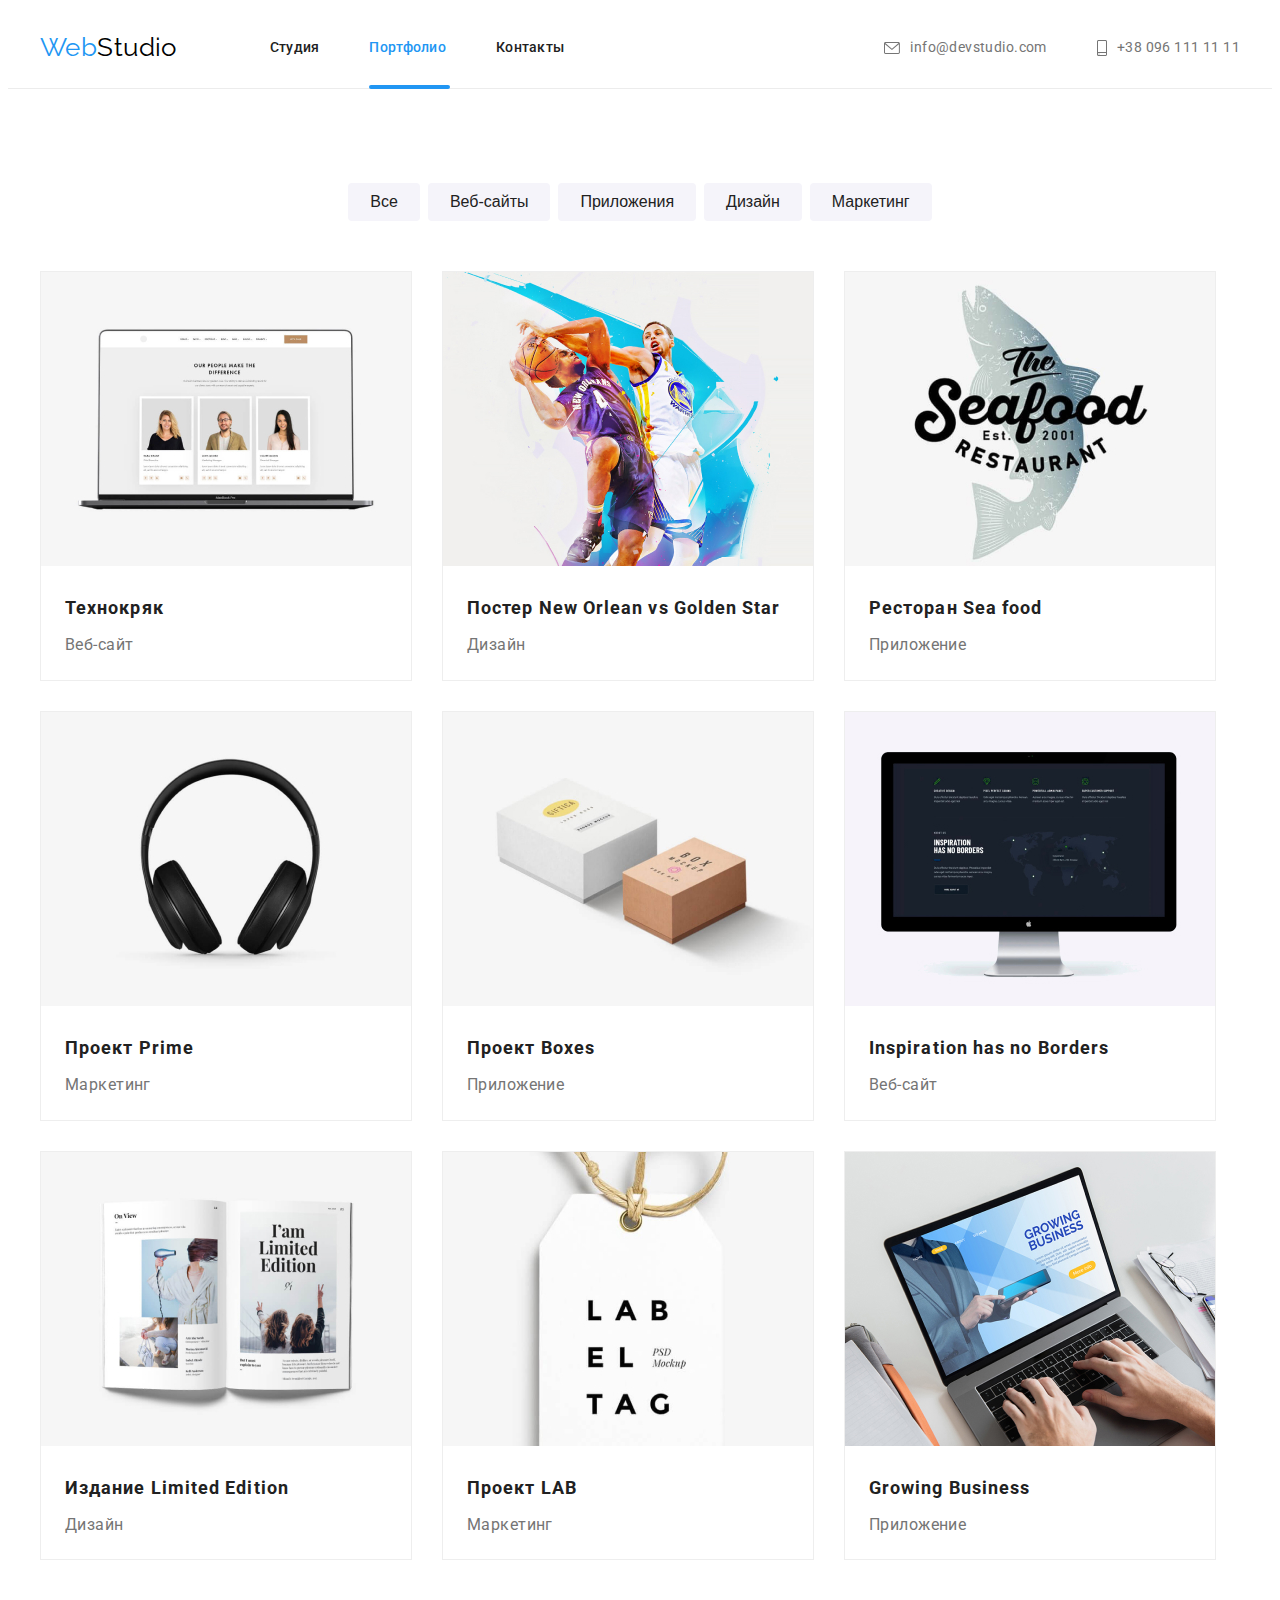
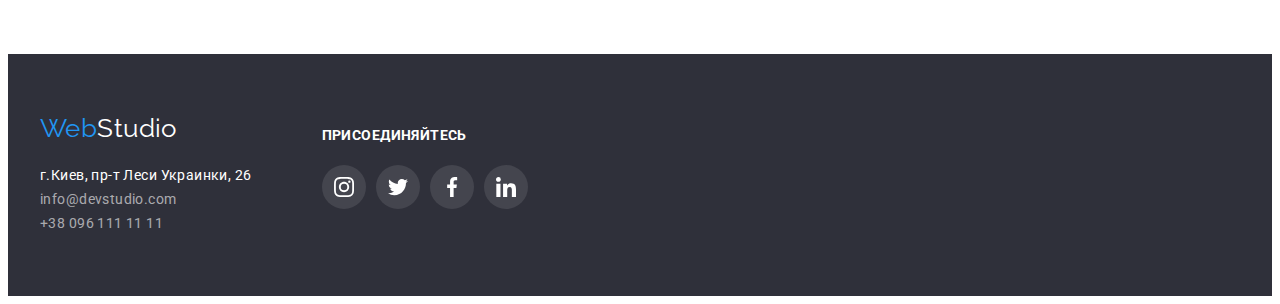
==== portfolio.html @ 11edaca5 "домашка 5" ====
<!DOCTYPE html>
<html lang="en">
<head>
  <meta charset="UTF-8">
  <meta http-equiv="X-UA-Compatible" content="IE=edge">
  <meta name="viewport" content="width=device-width, initial-scale=1.0">
  <title>Портфолио</title>
    <link rel="stylesheet" href="https://cdnjs.cloudflare.com/ajax/libs/modern-normalize/1.1.0/modern-normalize.min.css"
      integrity="sha512-wpPYUAdjBVSE4KJnH1VR1HeZfpl1ub8YT/NKx4PuQ5NmX2tKuGu6U/JRp5y+Y8XG2tV+wKQpNHVUX03MfMFn9Q=="
      crossorigin="anonymous" referrerpolicy="no-referrer" />
    
    <link rel="preconnect" href="https://fonts.googleapis.com">
    <link rel="preconnect" href="https://fonts.gstatic.com" crossorigin>
    <link href="https://fonts.googleapis.com/css2?family=Raleway:wght@700&family=Roboto:wght@400;500;700;900&display=swap"
      rel="stylesheet">
    <link rel="stylesheet" href="./css/styles.css">
</head>
<body>
  <header class="header">
    <div class="header-list container">
      <a class="logo link" href="./index.html"> <span class="accent">Web</span>Studio</a>
      <nav class="nav-header">
        <ul class="nav-list list">
          <li class="nav-item"><a class="nav-link link" href="./index.html">Студия</a></li>
          <li class="nav-item"><a class="nav-link link current" href="./portfolio.html">Портфолио</a></li>
          <li class="nav-item"><a class="nav-link link" href="">Контакты</a></li>
        </ul>
      </nav>
  
      <ul class="address-list list">
        <li class="address-item">
          <a class="address-link link header-link" href="mailto:info@devstudio.com">
            <svg class="icon-address" width="16" height="12">
              <use href="./images/icons.svg#icon-envelope"></use>
            </svg>
            info@devstudio.com</a>
        </li>
        <li class="address-item">
          <a class="address-link link header-link" href="tel:+380961111111">
            <svg class="icon-address" width="10" height="16">
              <use href="./images/icons.svg#icon-smartphone"></use>
            </svg>
            +38 096 111 11 11</a>
        </li>
      </ul>
  
    </div>
  
  
  </header>
  <main>
    <!-- Наши проэкты -->
    <section class="project section">
      <div class="container">
        <h1 class="project-title hidden">Наши проекты</h1>
        <ul class="project-list-button list">
          <li class="project-item-button"><button class="project-button button" type="button">Все</button></li>
          <li class="project-item-button"><button class="project-button button" type="button">Веб-сайты</button></li>
          <li class="project-item-button"><button class="project-button button" type="button">Приложения</button></li>
          <li class="project-item-button"><button class="project-button button" type="button">Дизайн</button></li>
          <li class="project-item-button"><button class="project-button button" type="button">Маркетинг</button></li>
        </ul>
        <ul class="project-list-card list">
          <li class="project-item-card">
            <a href="" class="project-link link">
              <img src="./images/progect1.jpg" alt="Ноутбук" width="370" height="294">
              <h2 class="project-title">Технокряк</h2>
              <p class="project-text">Веб-сайт</p>
            </a>
          </li>
          <li class="project-item-card">
            <a href="" class="project-link link">
              <img src="./images/project2.jpg" alt="Два баскетболиста на матче" width="370" height="294">
              <h2 class="project-title">Постер New Orlean vs Golden Star</h2>
              <p class="project-text">Дизайн</p>
            </a>
          </li>
          <li class="project-item-card">
            <a href="" class="project-link link">
              <img src="./images/project3.jpg" alt="Лого рыбного ресторана" width="370" height="294">
              <h2 class="project-title">Ресторан Sea food</h2>
              <p class="project-text">Приложение</p>
            </a>
          </li>
          <li class="project-item-card">
            <a href="" class="project-link link">
              <img src="./images/project4.jpg" alt="Наушники" width="370" height="294">
              <h2 class="project-title">Проект Prime</h2>
              <p class="project-text">Маркетинг</p>
            </a>
          </li>
          <li class="project-item-card">
            <a href="" class="project-link link">
              <img src="./images/project5.jpg" alt="Картонные посылки" width="370" height="294">
              <h2 class="project-title">Проект Boxes</h2>
              <p class="project-text">Приложение</p>
            </a>
          </li>
          <li class="project-item-card">
            <a href="" class="project-link link">
              <img src="./images/project6.jpg" alt="Экран монитора" width="370" height="294">
              <h2 class="project-title">Inspiration has no Borders</h2>
              <p class="project-text">Веб-сайт</p>
            </a>
          </li>
          <li class="project-item-card">
            <a href="" class="project-link link">
              <img src="./images/project7.jpg" alt="Книга" width="370" height="294">
              <h2 class="project-title">Издание Limited Edition</h2>
              <p class="project-text">Дизайн</p>
            </a>
          </li>
          <li class="project-item-card">
            <a href="" class="project-link link">
              <img src="./images/project8.jpg" alt="Лейбл" width="370" height="294">
              <h2 class="project-title">Проект LAB</h2>
              <p class="project-text">Маркетинг</p>
            </a>
          </li>
          <li class="project-item-card">
            <a href="" class="project-link link">
              <img src="./images/project9.jpg" alt="Работник за ноутбуком" width="370" height="294">
              <h2 class="project-title">Growing Business</h2>
              <p class="project-text">Приложение</p>
            </a>
          </li>
        </ul>
      </div>
    </section>
  </main>
<footer class="footer">
  <div class="container footer-flex">
    <div class="footer-address">
      <a class="footer-logo link" href="./index.html"> <span class="accent">Web</span>Studio</a>
      <address class="address-section">
        <p class="address-text">г.Киев, пр-т Леси Украинки, 26</p>
        <ul class="footer-list list">
          <li class="address-item"><a class="address-link link footer-link"
              href="mailto:info@devstudio.com">info@devstudio.com</a></li>
          <li class="address-item"><a class="address-link link footer-link" href="tel:+380961111111">+38 096 111 11
              11</a>
          </li>
        </ul>
    </div>
    <div class="footer-join">
      <p class="footer-join-text">Присоединяйтесь</p>
      <ul class="footer-join-list list">
        <li class="footer-join-item"><a class="join-link link" href="http://">
            <svg class="icon-join" width="20" height="20">
              <use href="./images/icons.svg#icon-instagram"></use>
            </svg></a></li>
        <li class="footer-join-item"><a class="join-link link" href="http://">
            <svg class="icon-join" width="20" height="20">
              <use href="./images/icons.svg#icon-twitter"></use>
            </svg></a></li>
        <li class="footer-join-item"><a class="join-link link" href="http://">
            <svg class="icon-join" width="20" height="20">
              <use href="./images/icons.svg#icon-facebook"></use>
            </svg></a></li>
        <li class="footer-join-item"><a class="join-link link" href="http://">
            <svg class="icon-join" width="20" height="20">
              <use href="./images/icons.svg#icon-linkedin"></use>
            </svg></a></li>
      </ul>
    </div>
    </address>
  </div>

</footer>

</body>
</html>
---- css/styles.css ----
:root {
  --primary-text-color: #757575;
  --title-text-color: #212121;
  --accent-color: #2196f3;
  --primary-white-color: #ffffff;
  --background-color: #2f303a;
  --secondary-bg-color: #f5f4fa;
  --primary-border-color: #ececec;
  --secondary-border-color: #eeeeee;
  --border-color-clients: #afb1b8;
  --bg-color-img: rgba(47, 48, 58, 0.8);

  --card-set-gap: 30px;

  --transition-timing-function: cubic-bezier(0.4, 0, 0.2, 1);
}

.accent {
  color: var(--accent-color);
}
.link {
  text-decoration: none;
}

.list {
  list-style: none;
}

body {
  color: var(--primary-text-color);
  background-color: var(--primary-white-color);

  font-family: 'Roboto', sans-serif;
  font-size: 14px;
  letter-spacing: 0.03em;
  line-height: 1.14;
}

h1,
h2,
h3,
h4,
h5,
h6,
p,
ul {
  margin: 0;
  padding: 0;
}

.container {
  width: 1200px;
  padding-left: 15px;
  padding-right: 15px;
  margin-left: auto;
  margin-right: auto;
  /* outline: 2px solid tomato; */
}

.section {
  padding-top: 94px;
  padding-bottom: 94px;
}

.link.current {
  color: var(--accent-color);
}

/* ------------Header---------- */
.header {
  border-bottom: 1px solid var(--primary-border-color);
}

.nav-header {
  font-weight: 500;
  letter-spacing: 0.02em;
}

.header-list {
  display: flex;
  align-items: center;
  height: 80px;
}

.nav-list {
  display: flex;
}

.nav-item {
  position: relative;
}

.nav-link.current::after {
  content: '';
  position: absolute;
  left: 0;
  bottom: -33px;
  background-color: var(--accent-color);
  border: 2px solid;
  border-radius: 2px;
  width: 100%;
}

.nav-item:not(:last-child) {
  margin-right: 50px;
}

.nav-link {
  transition: color 1000ms var(--transition-timing-function);

  color: var(--title-text-color);
}

.nav-link:hover,
.nav-link:focus {
  color: var(--accent-color);
}
.header-link {
  display: flex;
  align-items: center;
  color: var(--primary-text-color);
}

.address-item:not(:last-child) {
  margin-right: 50px;
}

.address-list {
  display: flex;
  margin-left: auto;
}

.address-link {
  transition: color 1000ms var(--transition-timing-function);
}

.address-link:focus,
.address-link:hover {
  color: var(--accent-color);
}

.icon-address {
  margin-right: 10px;
  fill: currentColor;
}

/* --------------LOGO ------------------ */

.logo {
  margin-right: 93px;

  color: #000000;

  font-family: 'Raleway', sans-serif;
  font-size: 26px;
}
/* <!-- Секция герой --> */

.hero-bg {
  padding-top: 200px;
  padding-bottom: 200px;
  text-align: center;
  max-width: 1600px;
  margin-left: auto;
  margin-right: auto;
  background-size: cover;
  background-image: linear-gradient(to top, rgba(47, 48, 58, 0.4), rgba(47, 48, 58, 0.4)),
    url('../images/hero-bg.jpg');
}

.hero-title {
  margin-bottom: var(--card-set-gap);

  color: var(--primary-white-color);

  font-weight: 900;
  font-size: 44px;
  line-height: 1.36;
  text-align: center;
  letter-spacing: 0.06em;
  text-transform: uppercase;
}
.hero-button {
  transition: background-color 1000ms var(--transition-timing-function);

  padding: 10px 32px;
  border-radius: 4px;

  color: var(--primary-white-color);
  background-color: var(--accent-color);

  font-family: 'Roboto', sans-serif;
  font-weight: bold;
  font-size: 16px;
  line-height: 1.87;
  letter-spacing: 0.06em;
}
.hero-button:hover,
.hero-button:focus {
  background-color: #188ce8;
}

/* Особенности */
.features-title.hidden {
  display: none;
}

.features-title {
  color: var(--title-text-color);

  text-transform: uppercase;
}

.features-list {
  display: flex;
}
.features-list .features-title {
  margin-bottom: 10px;
}

.features-list .text {
  color: var(--primary-text-color);

  line-height: 1.71;
}

.features-item:not(:last-child) {
  margin-right: var(--card-set-gap);
}

.features-icon-container {
  display: flex;
  justify-content: center;
  align-items: center;
  border-radius: 4px;
  margin-bottom: var(--card-set-gap);

  width: 270px;
  height: 120px;

  background-color: var(--secondary-bg-color);
}

/* Чем мы занимаемся */
.work-section {
  padding-top: 0;
}
.title {
  margin-bottom: 50px;

  text-align: center;
  color: var(--title-text-color);

  font-size: 36px;
  line-height: 1.67;
}
.work-list {
  display: flex;
}

.work-item {
  position: relative;
}

.work-item:not(:last-child) {
  margin-right: var(--card-set-gap);
}

.work-item-text {
  font-weight: 700;
  font-size: 14px;
  text-transform: uppercase;
  text-align: center;
  line-height: 1.14;

  color: var(--primary-white-color);
}
.work-text-div {
  position: absolute;
  bottom: 3px;
  padding-top: 27px;
  padding-bottom: 27px;
  width: 100%;

  background-color: var(--bg-color-img);
}

/* Наша команда */
.team {
  background-color: var(--secondary-bg-color);
}

.team-list {
  display: flex;
}
.team-item {
  text-align: center;
  border-radius: 0px 0px 4px 4px;
  background-color: var(--primary-white-color);
  padding-bottom: 30px;
  box-shadow: 0px 1px 3px rgba(0, 0, 0, 0.12), 0px 1px 1px rgba(0, 0, 0, 0.14),
    0px 2px 1px rgba(0, 0, 0, 0.2);
}

.team-item:not(:last-child) {
  margin-right: var(--card-set-gap);
}

.team-title {
  margin-top: var(--card-set-gap);
  margin-bottom: 10px;
  color: var(--title-text-color);

  font-weight: 500;
  font-size: 16px;
  line-height: 1.19;
}

.team-text {
  margin-bottom: 16px;
}

.team-social-list {
  display: flex;
  justify-content: center;
}

.team-social-item {
}

.team-social-item:not(:last-child) {
  margin-right: 10px;
}

.team-social-link {
  transition: color 1000ms var(--transition-timing-function),
    background-color 1000ms var(--transition-timing-function);

  display: flex;
  justify-content: center;
  align-items: center;

  width: 44px;
  height: 44px;

  border-radius: 50%;
  background-color: var(--primary-white-color);
  color: var(--border-color-clients);
}

.team-social-link:hover,
.team-social-link:focus {
  color: var(--primary-white-color);
  background-color: var(--accent-color);
}

.icon-team {
  fill: currentColor;
}

/* Постоянные клиенты */

.clients-list {
  display: flex;
}

.clients-link {
  transition: color 1000ms var(--transition-timing-function);

  display: flex;
  justify-content: center;
  align-items: center;

  width: 170px;
  height: 92px;
  border: 1px solid var(--border-color-clients);
  border-radius: 4px;
  border-color: hover var(--accent-color);
  border-color: focus var(--accent-color);
  color: var(--border-color-clients);
}
.clients-item:not(:last-child) {
  margin-right: var(--card-set-gap);
}

.icon-clients {
  fill: currentColor;
}

.clients-link:hover,
.clients-link:focus {
  color: var(--accent-color);
}

/* -------футор---------- */
.footer-flex {
  display: flex;
}

.footer-address {
  display: flex;
  flex-direction: column;
  margin-right: 70px;
}

.footer-logo {
  display: block;
  margin-bottom: 20px;

  color: var(--primary-white-color);

  font-family: 'Raleway', sans-serif;
  font-size: 26px;
}

.footer {
  padding-top: 60px;
  padding-bottom: 60px;
  background-color: var(--background-color);
}

.footer-link {
  color: rgba(255, 255, 255, 0.6);

  line-height: 1.71;
}

.address-section {
  font-style: normal;
}
.address-text {
  color: var(--primary-white-color);

  line-height: 1.71;
}

.footer-join {
  margin-top: 12px;
}

.footer-join-text {
  font-family: Roboto;
  text-transform: uppercase;
  font-weight: bold;
  line-height: 1.33;

  color: var(--primary-white-color);

  margin-bottom: 20px;
}

.footer-join-list {
  display: flex;
}

.join-link {
  transition: background-color 1000ms var(--transition-timing-function);

  display: flex;
  justify-content: center;
  align-items: center;

  width: 44px;
  height: 44px;

  border-radius: 50%;
  background-color: rgba(255, 255, 255, 0.1);
  color: var(--primary-white-color);
}

.join-link:hover,
.join-link:focus {
  background-color: var(--accent-color);
}

.footer-join-item:not(:last-child) {
  margin-right: 10px;
}

.icon-join {
  fill: currentColor;
}

/* Портфолио */

.project-list-button {
  display: flex;
  justify-content: center;
  margin-bottom: 50px;
}

.project-title.hidden {
  display: none;
}

.project-list-card {
  display: flex;
  flex-wrap: wrap;

  margin-right: calc(-1 * var(--card-set-gap));
  margin-bottom: calc(-1 * var(--card-set-gap));
}
.project-title {
  margin-left: 24px;
  margin-right: 24px;
  margin-top: 20px;
  margin-bottom: 4px;

  color: var(--title-text-color);

  font-size: 18px;
  line-height: 2;
  letter-spacing: 0.06em;
}

.project-text {
  margin-left: 24px;
  margin-right: 24px;
  margin-bottom: 20px;

  color: var(--primary-text-color);
  font-size: 16px;
  line-height: 1.87;
}

.project-button {
  transition: color 1000ms var(--transition-timing-function),
    background-color 1000ms var(--transition-timing-function),
    box-shadow 1000ms var(--transition-timing-function);

  padding: 6px 22px;
  border-radius: 4px;

  color: var(--title-text-color);
  background-color: #f5f4fa;

  font-weight: 500;
  font-size: 16px;
  line-height: 1.62;
}

.project-button:hover,
.project-button:focus {
  color: var(--primary-white-color);
  background-color: var(--accent-color);
  box-shadow: 0px 3px 1px rgba(0, 0, 0, 0.1), 0px 1px 2px rgba(0, 0, 0, 0.08),
    0px 2px 2px rgba(0, 0, 0, 0.12);
}

.button {
  border: none;
  cursor: pointer;
}

.project-item-button:not(:last-child) {
  margin-right: 8px;
}

.project-item-card {
  transition: box-shadow 1000ms var(--transition-timing-function);
  margin-right: var(--card-set-gap);
  margin-bottom: var(--card-set-gap);
  width: 370px;
  border: 1px solid var(--secondary-border-color);
}

.project-item-card:hover,
.project-item-card:focus {
  box-shadow: 0px 1px 1px rgba(0, 0, 0, 0.12), 0px 4px 4px rgba(0, 0, 0, 0.06),
    1px 4px 6px rgba(0, 0, 0, 0.16);
}

/* модалка */

.backdrop {
  position: fixed;
  top: 0;
  left: 0;
  width: 100%;
  height: 100%;
  background-color: orange;
}

.modal {
}
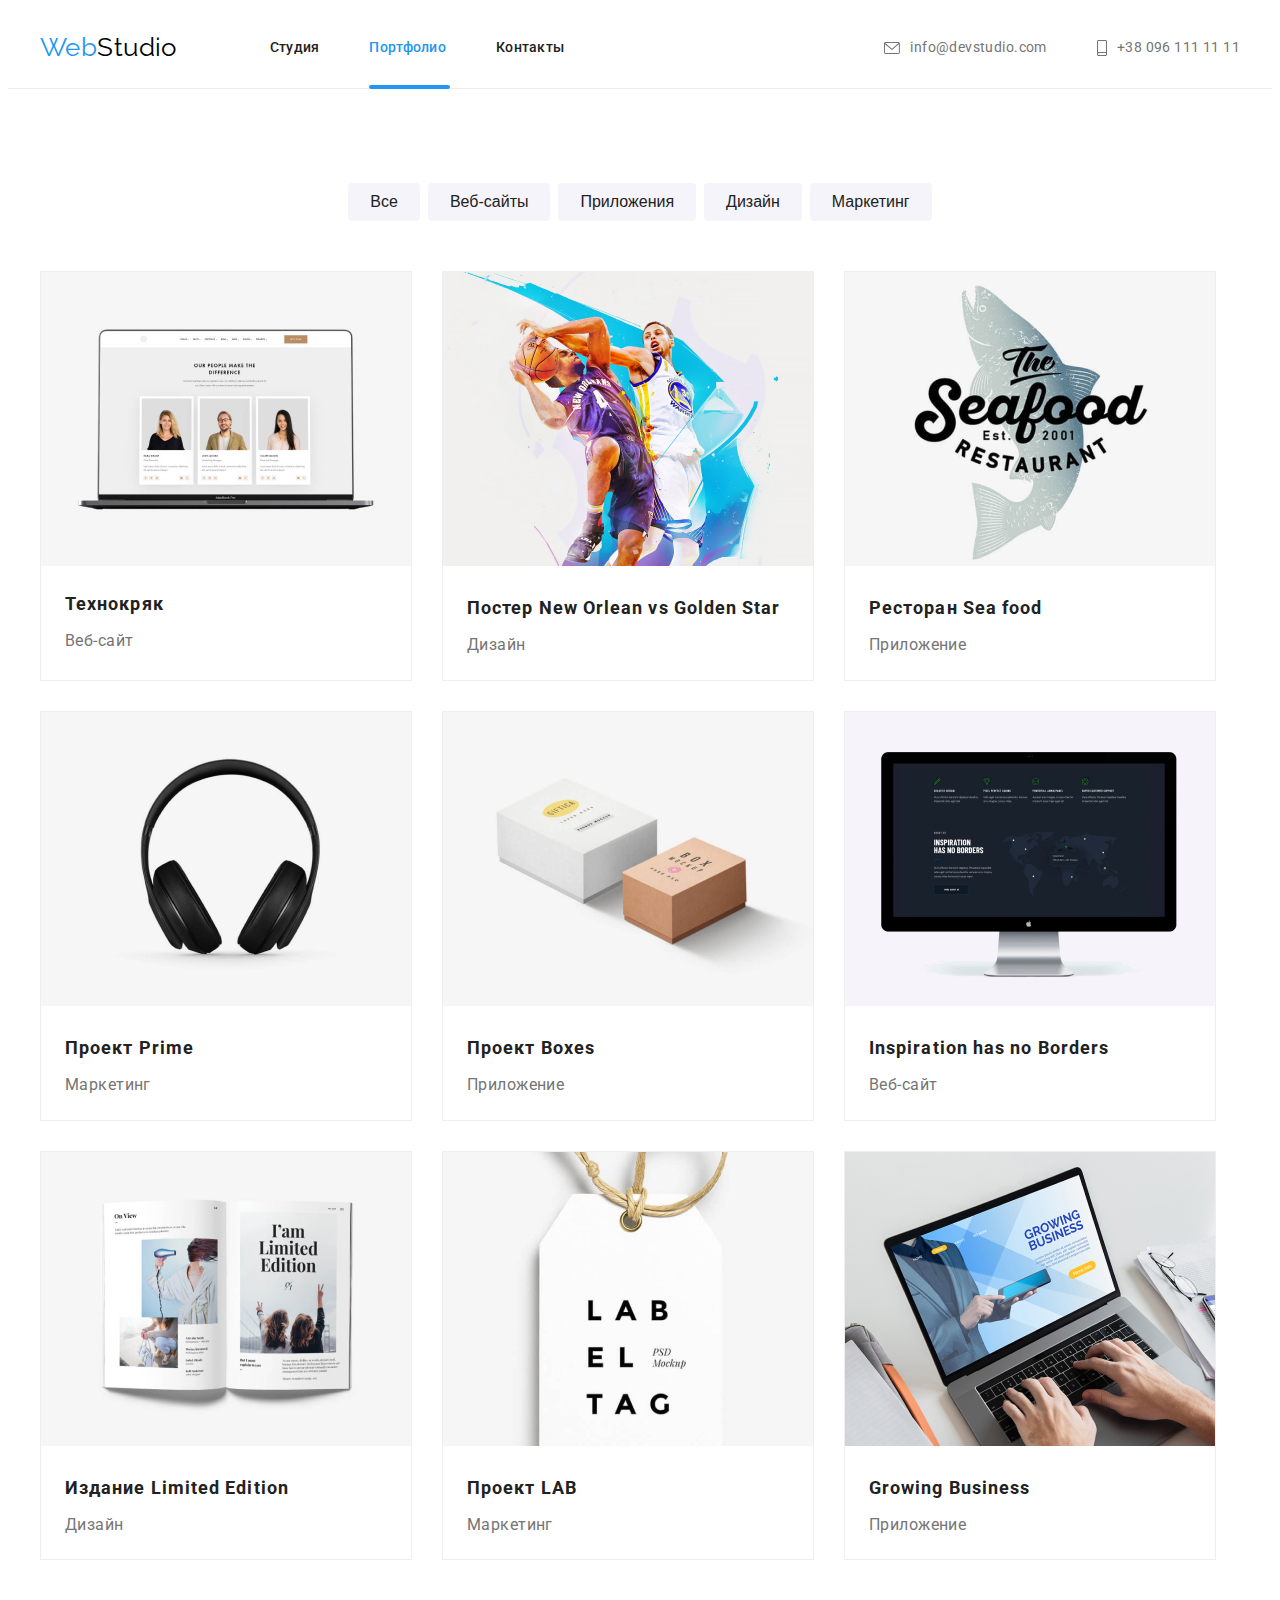
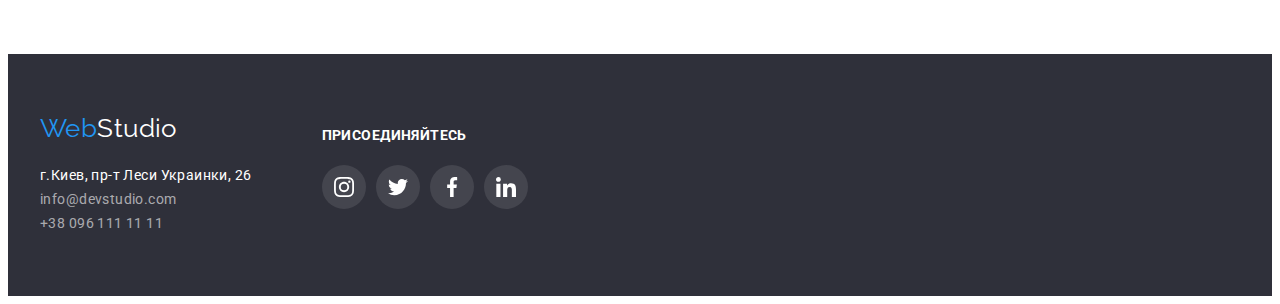
==== commit 0f7e333e: "внесены правки по ms" ====
--- a/portfolio.html
+++ b/portfolio.html
@@ -63,63 +63,90 @@
         <ul class="project-list-card list">
           <li class="project-item-card">
             <a href="" class="project-link link">
-              <img src="./images/progect1.jpg" alt="Ноутбук" width="370" height="294">
+              <div class="project-overlay"><img class="img" src="./images/progect1.jpg" alt="Ноутбук" width="370" height="294">
+              <p class="project-text-overlay">Технокряк это современная площадка распространения коронавируса. Компании используют эту
+                платформу для цифрового
+                шпионажа и атак на защищённые сервера конкурентов.</p></div>
               <h2 class="project-title">Технокряк</h2>
               <p class="project-text">Веб-сайт</p>
             </a>
           </li>
           <li class="project-item-card">
             <a href="" class="project-link link">
-              <img src="./images/project2.jpg" alt="Два баскетболиста на матче" width="370" height="294">
+              <div class="project-overlay"><img src="./images/project2.jpg" alt="Два баскетболиста на матче" width="370" height="294">
+              <p class="project-text-overlay">Технокряк это современная площадка распространения коронавируса. Компании используют эту
+                платформу для цифрового
+                шпионажа и атак на защищённые сервера конкурентов.</p></div>
               <h2 class="project-title">Постер New Orlean vs Golden Star</h2>
               <p class="project-text">Дизайн</p>
             </a>
           </li>
           <li class="project-item-card">
             <a href="" class="project-link link">
-              <img src="./images/project3.jpg" alt="Лого рыбного ресторана" width="370" height="294">
+              <div class="project-overlay"><img src="./images/project3.jpg" alt="Лого рыбного ресторана" width="370" height="294">
+              <p class="project-text-overlay">Технокряк это современная площадка распространения коронавируса. Компании используют эту
+                платформу для цифрового
+                шпионажа и атак на защищённые сервера конкурентов.</p></div>
               <h2 class="project-title">Ресторан Sea food</h2>
               <p class="project-text">Приложение</p>
             </a>
           </li>
           <li class="project-item-card">
             <a href="" class="project-link link">
-              <img src="./images/project4.jpg" alt="Наушники" width="370" height="294">
+              <div class="project-overlay"><img src="./images/project4.jpg" alt="Наушники" width="370" height="294">
+              <p class="project-text-overlay">Технокряк это современная площадка распространения коронавируса. Компании используют эту
+                платформу для цифрового
+                шпионажа и атак на защищённые сервера конкурентов.</p></div>
               <h2 class="project-title">Проект Prime</h2>
               <p class="project-text">Маркетинг</p>
             </a>
           </li>
           <li class="project-item-card">
             <a href="" class="project-link link">
-              <img src="./images/project5.jpg" alt="Картонные посылки" width="370" height="294">
+              <div class="project-overlay"><img src="./images/project5.jpg" alt="Картонные посылки" width="370" height="294">
+              <p class="project-text-overlay">Технокряк это современная площадка распространения коронавируса. Компании используют эту
+                платформу для цифрового
+                шпионажа и атак на защищённые сервера конкурентов.</p></div>
               <h2 class="project-title">Проект Boxes</h2>
               <p class="project-text">Приложение</p>
             </a>
           </li>
           <li class="project-item-card">
             <a href="" class="project-link link">
-              <img src="./images/project6.jpg" alt="Экран монитора" width="370" height="294">
+              <div class="project-overlay"><img src="./images/project6.jpg" alt="Экран монитора" width="370" height="294">
+              <p class="project-text-overlay">Технокряк это современная площадка распространения коронавируса. Компании используют эту
+                платформу для цифрового
+                шпионажа и атак на защищённые сервера конкурентов.</p></div>
               <h2 class="project-title">Inspiration has no Borders</h2>
               <p class="project-text">Веб-сайт</p>
             </a>
           </li>
           <li class="project-item-card">
             <a href="" class="project-link link">
-              <img src="./images/project7.jpg" alt="Книга" width="370" height="294">
+              <div class="project-overlay"><img src="./images/project7.jpg" alt="Книга" width="370" height="294">
+              <p class="project-text-overlay">Технокряк это современная площадка распространения коронавируса. Компании используют эту
+                платформу для цифрового
+                шпионажа и атак на защищённые сервера конкурентов.</p></div>
               <h2 class="project-title">Издание Limited Edition</h2>
               <p class="project-text">Дизайн</p>
             </a>
           </li>
           <li class="project-item-card">
             <a href="" class="project-link link">
-              <img src="./images/project8.jpg" alt="Лейбл" width="370" height="294">
+              <div class="project-overlay"><img src="./images/project8.jpg" alt="Лейбл" width="370" height="294">
+              <p class="project-text-overlay">Технокряк это современная площадка распространения коронавируса. Компании используют эту
+                платформу для цифрового
+                шпионажа и атак на защищённые сервера конкурентов.</p></div>
               <h2 class="project-title">Проект LAB</h2>
               <p class="project-text">Маркетинг</p>
             </a>
           </li>
           <li class="project-item-card">
             <a href="" class="project-link link">
-              <img src="./images/project9.jpg" alt="Работник за ноутбуком" width="370" height="294">
+              <div class="project-overlay"><img src="./images/project9.jpg" alt="Работник за ноутбуком" width="370" height="294">
+              <p class="project-text-overlay">Технокряк это современная площадка распространения коронавируса. Компании используют эту
+                платформу для цифрового
+                шпионажа и атак на защищённые сервера конкурентов.</p></div>
               <h2 class="project-title">Growing Business</h2>
               <p class="project-text">Приложение</p>
             </a>
--- a/css/styles.css
+++ b/css/styles.css
@@ -9,6 +9,7 @@
   --secondary-border-color: #eeeeee;
   --border-color-clients: #afb1b8;
   --bg-color-img: rgba(47, 48, 58, 0.8);
+  --bg-modal: rgba(0, 0, 0, 0.2);
 
   --card-set-gap: 30px;
 
@@ -106,7 +107,9 @@
 }
 
 .nav-link {
-  transition: color 1000ms var(--transition-timing-function);
+  transition: color 250ms var(--transition-timing-function);
+
+  padding: 32px 0px;
 
   color: var(--title-text-color);
 }
@@ -131,7 +134,9 @@
 }
 
 .address-link {
-  transition: color 1000ms var(--transition-timing-function);
+  transition: color 250ms var(--transition-timing-function);
+
+  padding: 32px 0px;
 }
 
 .address-link:focus,
@@ -181,7 +186,7 @@
   text-transform: uppercase;
 }
 .hero-button {
-  transition: background-color 1000ms var(--transition-timing-function);
+  transition: background-color 250ms var(--transition-timing-function);
 
   padding: 10px 32px;
   border-radius: 4px;
@@ -333,8 +338,8 @@
 }
 
 .team-social-link {
-  transition: color 1000ms var(--transition-timing-function),
-    background-color 1000ms var(--transition-timing-function);
+  transition: color 250ms var(--transition-timing-function),
+    background-color 250ms var(--transition-timing-function);
 
   display: flex;
   justify-content: center;
@@ -365,7 +370,7 @@
 }
 
 .clients-link {
-  transition: color 1000ms var(--transition-timing-function);
+  transition: color 250ms var(--transition-timing-function);
 
   display: flex;
   justify-content: center;
@@ -454,7 +459,7 @@
 }
 
 .join-link {
-  transition: background-color 1000ms var(--transition-timing-function);
+  transition: background-color 250ms var(--transition-timing-function);
 
   display: flex;
   justify-content: center;
@@ -524,9 +529,9 @@
 }
 
 .project-button {
-  transition: color 1000ms var(--transition-timing-function),
-    background-color 1000ms var(--transition-timing-function),
-    box-shadow 1000ms var(--transition-timing-function);
+  transition: color 250ms var(--transition-timing-function),
+    background-color 250ms var(--transition-timing-function),
+    box-shadow 250ms var(--transition-timing-function);
 
   padding: 6px 22px;
   border-radius: 4px;
@@ -557,7 +562,7 @@
 }
 
 .project-item-card {
-  transition: box-shadow 1000ms var(--transition-timing-function);
+  transition: box-shadow 250ms var(--transition-timing-function);
   margin-right: var(--card-set-gap);
   margin-bottom: var(--card-set-gap);
   width: 370px;
@@ -569,6 +574,45 @@
   box-shadow: 0px 1px 1px rgba(0, 0, 0, 0.12), 0px 4px 4px rgba(0, 0, 0, 0.06),
     1px 4px 6px rgba(0, 0, 0, 0.16);
 }
+.project-item-card:hover .project-text-overlay,
+.project-item-card:focus .project-text-overlay {
+  transform: translateY(0%);
+}
+
+.project-overlay {
+  position: relative;
+
+  overflow: hidden;
+}
+
+.img {
+  display: block;
+  height: 100%;
+  width: 100%;
+}
+
+.project-text-overlay {
+  position: absolute;
+  top: 0;
+  left: 0;
+  width: 100%;
+  height: 100%;
+  padding-left: 24px;
+  padding-right: 24px;
+  overflow: auto;
+
+  display: flex;
+  align-items: center;
+
+  transform: translateY(100%);
+  transition: transform 250ms var(--transition-timing-function);
+
+  line-height: 1.56;
+  font-size: 18px;
+
+  color: var(--primary-white-color);
+  background-color: rgba(33, 150, 243, 0.9);
+}
 
 /* модалка */
 
@@ -576,10 +620,57 @@
   position: fixed;
   top: 0;
   left: 0;
+
   width: 100%;
   height: 100%;
-  background-color: orange;
+
+  background-color: var(--bg-modal);
+
+  opacity: 1;
+  transition: opacity 250ms var(--transition-timing-function);
+}
+
+.backdrop.is-hidden {
+  opacity: 0;
+  pointer-events: none;
 }
 
 .modal {
-}
+  position: absolute;
+  top: 50%;
+  left: 50%;
+  transform: translate(-50%, -50%) scale(1);
+  transition: transform 250ms var(--transition-timing-function);
+
+  width: 528px;
+  height: 581px;
+
+  box-shadow: 0px 1px 3px rgba(0, 0, 0, 0.12), 0px 1px 1px rgba(0, 0, 0, 0.14),
+    0px 2px 1px rgba(0, 0, 0, 0.2);
+  border-radius: 4px;
+  background-color: var(--primary-white-color);
+}
+
+.backdrop.is-hidden .modal {
+  transform: translate(-50%, -50%) scale(1.1);
+}
+
+.modal-button {
+  position: absolute;
+  top: 8px;
+  right: 8px;
+
+  width: 30px;
+  height: 30px;
+
+  border: 1px solid rgba(0, 0, 0, 0.1);
+  border-radius: 50%;
+
+  background-color: var(--primary-white-color);
+
+  cursor: pointer;
+}
+
+.icon-vector {
+  fill: #000000;
+}
